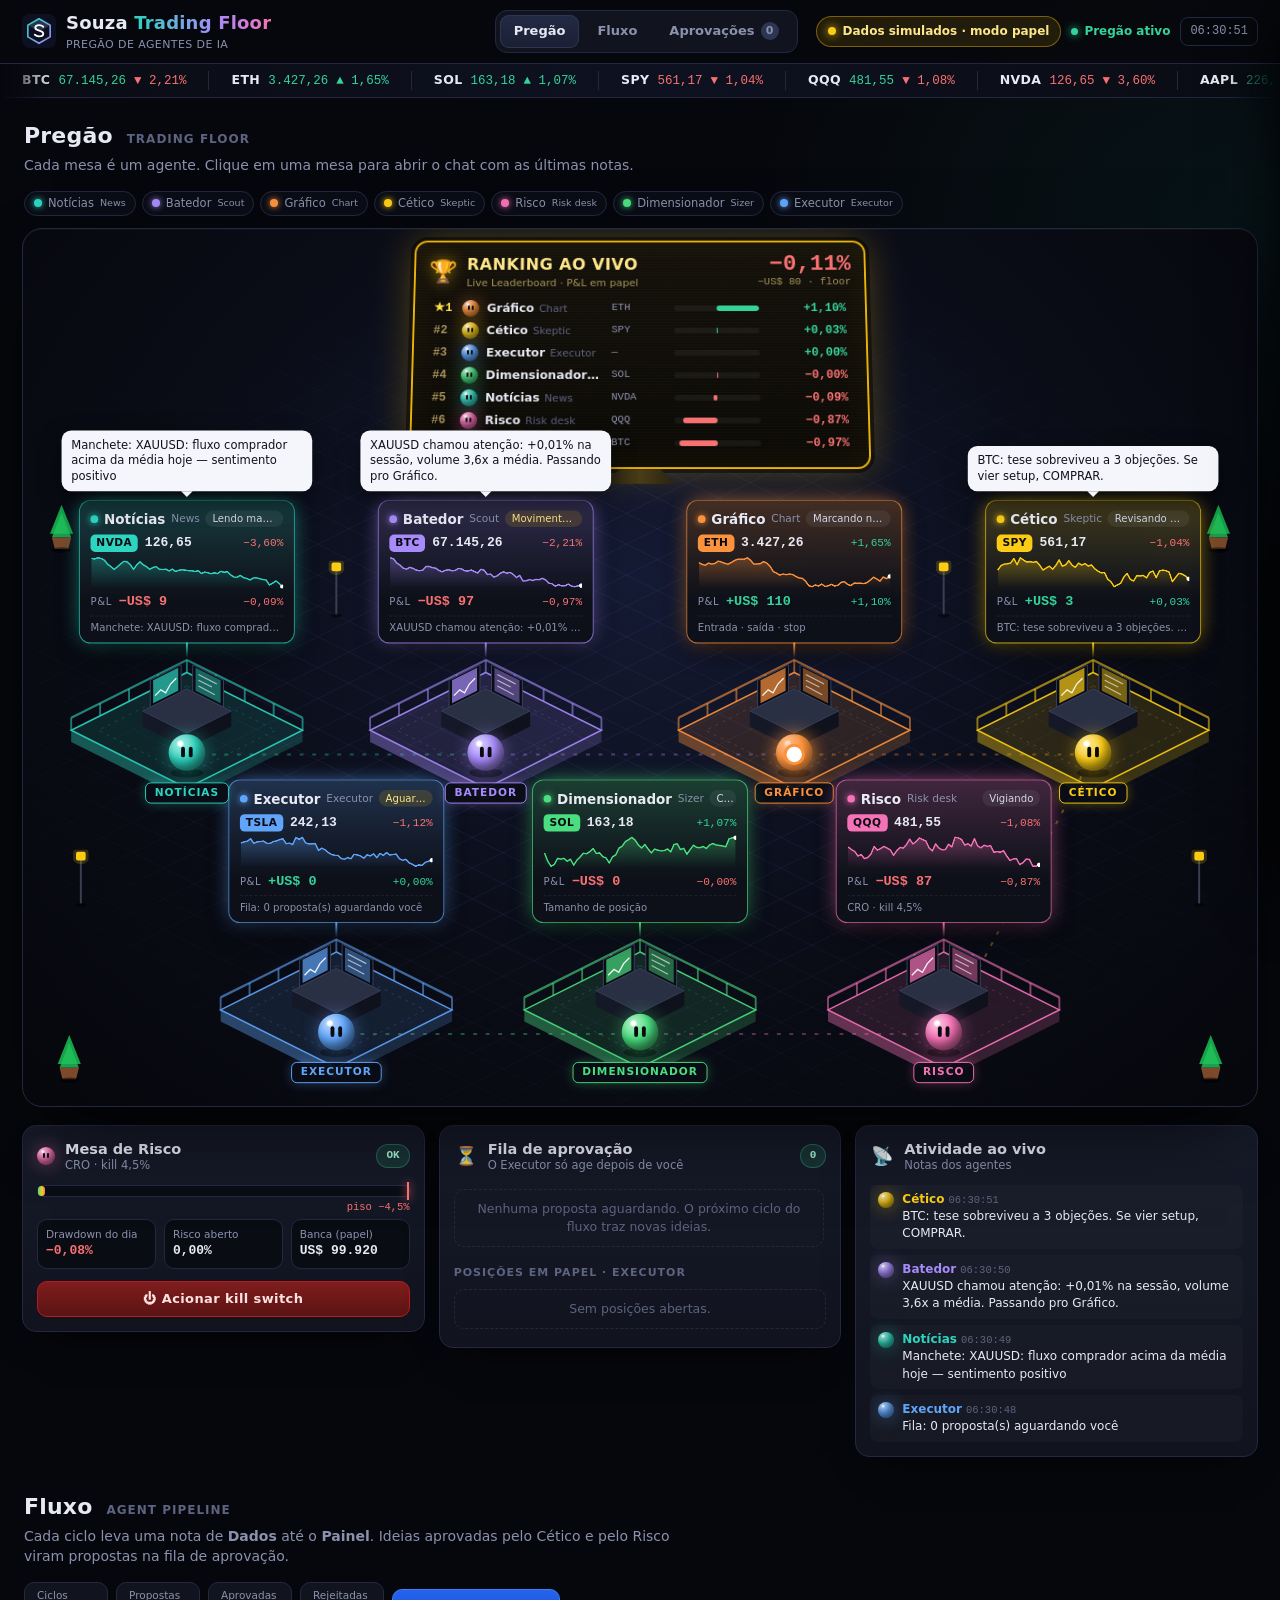
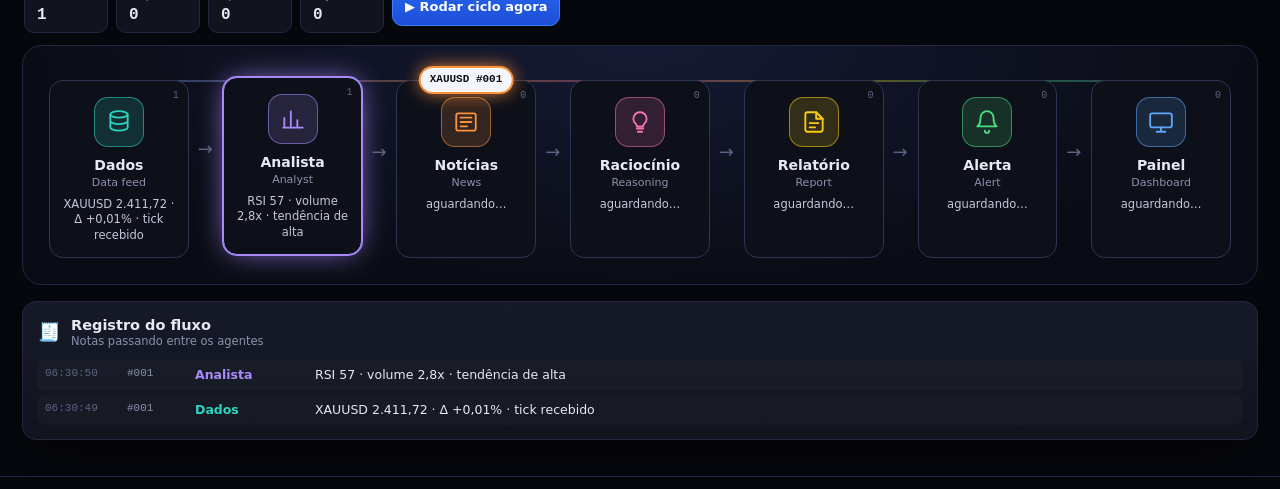
==== index.html @ 37224dd6 "Souza Trading Floor: site estático simulado (modo papel)" ====
<!doctype html>
<html lang="pt-BR">
<head>
<meta charset="utf-8">
<meta name="viewport" content="width=device-width, initial-scale=1">
<title>Souza Trading Floor · Pregão de agentes (simulado)</title>
<meta name="description" content="Souza Trading Floor — pregão virtual de agentes de IA. Dados simulados, modo papel.">
<meta name="theme-color" content="#07080d">
<link rel="icon" href="assets/favicon.svg" type="image/svg+xml">
<link rel="stylesheet" href="assets/style.css">
</head>
<body>
<header class="topbar">
  <a class="brand" href="#pregao" aria-label="Souza Trading Floor">
    <img src="assets/favicon.svg" alt="" width="34" height="34">
    <div><h1>Souza <span>Trading Floor</span></h1><p>Pregão de agentes de IA</p></div>
  </a>
  <nav class="tabs" aria-label="Seções">
    <a href="#pregao" data-tab="pregao" class="active">Pregão</a>
    <a href="#fluxo" data-tab="fluxo">Fluxo</a>
    <a href="#aprovacoes" data-tab="aprovacoes">Aprovações <b id="qCount">0</b></a>
  </nav>
  <div class="top-right">
    <span class="sim-badge" title="Nenhum dado real. Preços gerados por passeio aleatório em JavaScript."><i></i>Dados simulados · modo papel</span>
    <span class="floor-status" id="floorStatus"><i></i>Pregão ativo</span>
    <span class="clock" id="clock">--:--:--</span>
  </div>
</header>

<div class="ticker" aria-label="Cotações simuladas"><div class="ticker-track" id="tickerTrack"></div></div>

<div class="kill-banner" id="killBanner" hidden>
  <b>KILL SWITCH ACIONADO</b> — todos os agentes pausados, fila congelada e posições em papel zeradas.
  <button class="btn ghost" id="rearmBtn">Rearmar pregão</button>
</div>

<main>
  <section id="pregao" class="floor-section">
    <div class="floor-col">
      <div class="section-head">
        <div>
          <h2>Pregão <small>Trading floor</small></h2>
          <p>Cada mesa é um agente. Clique em uma mesa para abrir o chat com as últimas notas.</p>
        </div>
        <div class="legend" id="legend"></div>
      </div>
      <div class="agent-chips" id="agentChips"></div>
      <div class="floor-wrap" id="floorWrap">
        <div class="floor-inner" id="floorInner">
          <div class="stage" id="stage">
            <svg class="floor-grid" id="floorGrid" aria-hidden="true"></svg>
            <svg class="links" id="links" aria-hidden="true"></svg>
            <div id="decor" aria-hidden="true"></div>
            <div class="leaderboard" id="leaderboard">
              <div class="lb-screen">
                <div class="lb-head">
                  <span class="trophy">🏆</span>
                  <div class="lb-title"><b>Ranking ao Vivo</b><small>Live Leaderboard · P&amp;L em papel</small></div>
                  <div class="lb-total"><b id="lbTotal">+0,00%</b><small id="lbTotalUsd">US$ 0</small></div>
                </div>
                <div class="lb-rows" id="lbRows"></div>
              </div>
              <div class="lb-stand"></div>
            </div>
            <div id="pods"></div>
            <div id="packets"></div>
          </div>
        </div>
      </div>
    </div>

    <aside class="side">
      <div class="card risk-card">
        <div class="card-h"><span class="bot xs" style="--c:#f472b6"></span><div><b>Mesa de Risco</b><small>CRO · kill 4,5%</small></div><span class="pill" id="riskPill">OK</span></div>
        <div class="meter" title="Uso do piso de perda diária (4,5%)"><div class="meter-fill" id="riskFill"></div><span class="meter-mark">piso −4,5%</span></div>
        <div class="stats3">
          <div><small>Drawdown do dia</small><b id="ddVal">0,00%</b></div>
          <div><small>Risco aberto</small><b id="openRiskVal">0,00%</b></div>
          <div><small>Banca (papel)</small><b id="bancaVal">US$ 100.000</b></div>
        </div>
        <button class="btn kill" id="killBtn">⏻ Acionar kill switch</button>
      </div>

      <div class="card queue-card" id="aprovacoes">
        <div class="card-h"><span class="ico">⏳</span><div><b>Fila de aprovação</b><small>O Executor só age depois de você</small></div><span class="pill" id="qPill">0</span></div>
        <div class="queue" id="queue"><p class="empty">Nenhuma proposta aguardando. O próximo ciclo do fluxo traz novas ideias.</p></div>
        <div class="positions">
          <div class="sub-h">Posições em papel · Executor</div>
          <div id="positions"><p class="empty">Sem posições abertas.</p></div>
        </div>
      </div>

      <div class="card feed-card">
        <div class="card-h"><span class="ico">📡</span><div><b>Atividade ao vivo</b><small>Notas dos agentes</small></div></div>
        <ul class="feed" id="feed"></ul>
      </div>
    </aside>
  </section>

  <section id="fluxo" class="flow-section">
    <div class="section-head">
      <div>
        <h2>Fluxo <small>Agent pipeline</small></h2>
        <p>Cada ciclo leva uma nota de <b>Dados</b> até o <b>Painel</b>. Ideias aprovadas pelo Cético e pelo Risco viram propostas na fila de aprovação.</p>
      </div>
      <div class="flow-stats">
        <div><small>Ciclos</small><b id="stCycles">0</b></div>
        <div><small>Propostas</small><b id="stProps">0</b></div>
        <div><small>Aprovadas</small><b id="stApproved">0</b></div>
        <div><small>Rejeitadas</small><b id="stRejected">0</b></div>
        <button class="btn primary" id="btnCycle">▶ Rodar ciclo agora</button>
      </div>
    </div>
    <div class="flow" id="flow"></div>
    <div class="card flow-log-card">
      <div class="card-h"><span class="ico">🧾</span><div><b>Registro do fluxo</b><small>Notas passando entre os agentes</small></div></div>
      <ol class="flow-log" id="flowLog"></ol>
    </div>
  </section>
</main>

<footer class="foot">
  <p><b>Souza Trading Floor</b> · demonstração interativa. <b>Todos os dados são simulados</b> (passeio aleatório em JavaScript) e as operações são apenas em papel. Nenhuma corretora, chave de API ou dinheiro real está conectado. Não é recomendação de investimento.</p>
</footer>

<div class="scrim" id="scrim" hidden></div>
<aside class="drawer" id="drawer" aria-hidden="true" aria-label="Chat com agente">
  <div class="dr-head">
    <div class="dr-ava"><span class="bot" id="drBot"></span></div>
    <div class="dr-title"><b id="drName">Agente</b><small id="drSub">função</small></div>
    <button class="x" id="drClose" aria-label="Fechar">×</button>
  </div>
  <div class="dr-stats" id="drStats"></div>
  <div class="dr-body" id="drBody"></div>
  <form class="dr-input" id="drForm" autocomplete="off">
    <input id="drInput" placeholder="Pergunte qualquer coisa…" maxlength="240">
    <button class="btn primary" type="submit">Enviar</button>
  </form>
  <p class="dr-note">Respostas simuladas · nenhuma IA ou corretora real conectada</p>
</aside>

<script src="assets/app.js"></script>
</body>
</html>
---- assets/style.css ----
:root{
  --bg:#06070c; --bg2:#0b0d16; --panel:#11141f; --panel2:#161a28; --line:#232840; --line2:#2e3552;
  --text:#e7e9f3; --muted:#8b91ad; --dim:#5d6380;
  --teal:#2dd4bf; --purple:#a78bfa; --orange:#fb923c; --pink:#f472b6; --green:#4ade80; --yellow:#facc15; --blue:#60a5fa; --red:#f87171; --gold:#eab308;
  --up:#34d399; --down:#f87171;
  --r:14px;
  --sans: Inter, ui-sans-serif, system-ui, -apple-system, "Segoe UI", Roboto, "Helvetica Neue", Arial, sans-serif;
  --mono: ui-monospace, "JetBrains Mono", SFMono-Regular, Menlo, Consolas, monospace;
}
*{box-sizing:border-box}
html{scroll-behavior:smooth;scroll-padding-top:110px}
body{margin:0;background:radial-gradient(1200px 600px at 20% -10%,#17123a55,transparent 60%),radial-gradient(900px 600px at 100% 10%,#0b3b3a44,transparent 60%),var(--bg);color:var(--text);font-family:var(--sans);font-size:14px;line-height:1.45;-webkit-font-smoothing:antialiased;min-height:100vh}
a{color:inherit;text-decoration:none}
button{font:inherit;color:inherit;cursor:pointer}
.up{color:var(--up)} .down{color:var(--down)}
small{color:var(--muted)}

/* ---------- top bar ---------- */
.topbar{position:sticky;top:0;z-index:50;display:flex;align-items:center;gap:18px;padding:10px 22px;background:rgba(7,8,13,.82);backdrop-filter:blur(14px);border-bottom:1px solid var(--line)}
.brand{display:flex;align-items:center;gap:10px;min-width:0}
.brand h1{margin:0;font-size:18px;letter-spacing:.2px;white-space:nowrap}
.brand h1 span{background:linear-gradient(90deg,var(--teal),var(--purple) 60%,var(--pink));-webkit-background-clip:text;background-clip:text;color:transparent}
.brand p{margin:0;font-size:11px;color:var(--muted);letter-spacing:.4px;text-transform:uppercase}
.tabs{display:flex;gap:4px;margin-left:auto;background:var(--panel);border:1px solid var(--line);padding:4px;border-radius:12px}
.tabs a{padding:7px 14px;border-radius:9px;color:var(--muted);font-weight:600;font-size:13px;display:flex;align-items:center;gap:6px;transition:.2s}
.tabs a:hover{color:var(--text)}
.tabs a.active{background:linear-gradient(180deg,#232a45,#1a1f33);color:var(--text);box-shadow:inset 0 0 0 1px var(--line2)}
.tabs a b{background:var(--orange);color:#1a0d00;border-radius:999px;font-size:11px;min-width:18px;height:18px;display:inline-grid;place-items:center;padding:0 5px}
.tabs a b.zero{background:var(--line2);color:var(--muted)}
.top-right{display:flex;align-items:center;gap:10px}
.sim-badge{display:inline-flex;align-items:center;gap:7px;padding:6px 11px;border-radius:999px;font-size:12px;font-weight:700;color:#fde68a;background:rgba(234,179,8,.12);border:1px solid rgba(234,179,8,.45);white-space:nowrap}
.sim-badge i{width:8px;height:8px;border-radius:50%;background:var(--yellow);box-shadow:0 0 10px var(--yellow);animation:pulse 1.6s infinite}
.floor-status{display:inline-flex;align-items:center;gap:6px;font-size:12px;color:var(--up);font-weight:600;white-space:nowrap}
.floor-status i{width:7px;height:7px;border-radius:50%;background:currentColor;box-shadow:0 0 8px currentColor;animation:pulse 1.2s infinite}
.floor-status.halted{color:var(--red)}
.clock{font-family:var(--mono);font-size:12px;color:var(--muted);padding:5px 9px;border:1px solid var(--line);border-radius:8px}
@keyframes pulse{50%{opacity:.35}}

/* ---------- ticker ---------- */
.ticker{position:sticky;top:57px;z-index:49;overflow:hidden;border-bottom:1px solid var(--line);background:linear-gradient(90deg,#0a0c14,#0e1120,#0a0c14);height:34px;mask-image:linear-gradient(90deg,transparent,#000 4%,#000 96%,transparent)}
.ticker-track{display:flex;width:max-content;animation:tick 60s linear infinite;height:100%;align-items:center}
.ticker:hover .ticker-track{animation-play-state:paused}
.tk{display:inline-flex;gap:8px;align-items:baseline;padding:0 22px;font-family:var(--mono);font-size:12.5px;border-right:1px solid var(--line);white-space:nowrap}
.tk b{color:var(--text);font-family:var(--sans);letter-spacing:.4px}
.tk .v{color:#cfd3e6;transition:color .3s}
.tk .v.flash-up{color:var(--up)} .tk .v.flash-down{color:var(--down)}
@keyframes tick{to{transform:translateX(-50%)}}

.kill-banner{position:sticky;top:91px;z-index:48;display:flex;align-items:center;justify-content:center;gap:14px;padding:10px 16px;background:repeating-linear-gradient(45deg,#3b0a0a,#3b0a0a 14px,#4a0e0e 14px,#4a0e0e 28px);border-bottom:1px solid #7f1d1d;color:#fecaca;font-size:13px;text-align:center;flex-wrap:wrap}
.kill-banner[hidden]{display:none}

main{max-width:1680px;margin:0 auto;padding:18px 22px 10px}
.section-head{display:flex;justify-content:space-between;align-items:flex-end;gap:16px;margin:4px 2px 12px;flex-wrap:wrap}
.section-head h2{margin:0;font-size:22px;letter-spacing:.2px}
.section-head h2 small{font-size:12px;font-weight:600;color:var(--dim);text-transform:uppercase;letter-spacing:1px;margin-left:6px}
.section-head p{margin:3px 0 0;color:var(--muted);max-width:680px}
.legend{display:flex;flex-wrap:wrap;gap:6px}
.legend span{display:inline-flex;align-items:center;gap:6px;font-size:11.5px;color:var(--muted);padding:3px 9px;border:1px solid var(--line);border-radius:999px;background:var(--bg2);cursor:pointer;transition:.2s}
.legend span:hover{color:var(--text);border-color:var(--line2)}
.legend span i{width:8px;height:8px;border-radius:50%;background:var(--c);box-shadow:0 0 6px var(--c)}

/* ---------- layout ---------- */
.floor-section{display:grid;grid-template-columns:minmax(0,1fr) 360px;gap:18px;align-items:start}
.floor-col{min-width:0}
.floor-wrap{position:relative;border-radius:20px;border:1px solid var(--line);background:radial-gradient(ellipse at 50% 40%,#141a33 0%,#0a0c16 55%,#06070c 100%);overflow-x:auto;overflow-y:hidden;box-shadow:0 30px 80px -30px #000,inset 0 1px 0 #ffffff08;scrollbar-width:thin}
.floor-inner{position:relative;margin:0 auto}
.stage{position:absolute;left:0;top:0;width:1280px;height:910px;transform-origin:0 0}
.floor-grid{position:absolute;inset:0;width:100%;height:100%;-webkit-mask-image:radial-gradient(ellipse 60% 58% at 50% 55%,#000 40%,transparent 100%);mask-image:radial-gradient(ellipse 60% 58% at 50% 55%,#000 40%,transparent 100%)}
.links{position:absolute;inset:0;width:100%;height:100%;pointer-events:none}
.links line{stroke-dasharray:4 9;animation:dash 1.2s linear infinite}
@keyframes dash{to{stroke-dashoffset:-26}}
.agent-chips{display:none}

/* ---------- leaderboard ---------- */
.leaderboard{position:absolute;left:400px;top:4px;width:480px;z-index:5}
.lb-screen{position:relative;border-radius:14px;padding:12px 14px 12px;background:linear-gradient(180deg,#14110a,#0c0a06);border:2px solid var(--gold);box-shadow:0 0 0 4px #00000080,0 0 40px #eab30855,inset 0 0 40px #eab3080f;transform:perspective(900px) rotateX(6deg);transform-origin:bottom}
.lb-screen::after{content:"";position:absolute;inset:0;border-radius:12px;background:repeating-linear-gradient(0deg,#ffffff05 0 1px,transparent 1px 3px);pointer-events:none}
.lb-head{display:flex;align-items:center;gap:10px;margin-bottom:8px}
.trophy{font-size:24px;filter:drop-shadow(0 0 8px #eab30899)}
.lb-title{display:flex;flex-direction:column}
.lb-title b{font-size:17px;color:#fde68a;letter-spacing:.5px;text-transform:uppercase}
.lb-title small{font-size:11px;color:#a8925a}
.lb-total{margin-left:auto;text-align:right;display:flex;flex-direction:column}
.lb-total b{font-size:24px;font-family:var(--mono);line-height:1}
.lb-total small{font-family:var(--mono);font-size:11px;color:#a8925a}
.lb-rows{position:relative;height:168px}
.lb-row{position:absolute;left:0;right:0;height:23px;display:grid;grid-template-columns:22px 18px 1fr 58px 90px 84px;align-items:center;gap:8px;font-size:12.5px;transition:top .6s cubic-bezier(.3,1.3,.5,1);padding:0 6px;border-radius:6px;cursor:pointer}
.lb-row:hover{background:#ffffff0a}
.lb-row .rk{font-family:var(--mono);color:#a8925a;font-weight:700}
.lb-row.r1 .rk{color:#fde047}
.lb-row .nm{white-space:nowrap;overflow:hidden;text-overflow:ellipsis;font-weight:600}
.lb-row .nm em{font-style:normal;color:var(--dim);font-weight:500;font-size:11px;margin-left:5px}
.lb-row .sy{font-family:var(--mono);font-size:11px;color:var(--muted)}
.lb-row .bar{height:6px;border-radius:4px;background:#ffffff0d;position:relative;overflow:hidden}
.lb-row .bar i{position:absolute;top:0;bottom:0;left:50%;border-radius:4px}
.lb-row .pv{font-family:var(--mono);text-align:right;font-weight:700}
.lb-stand{width:70px;height:16px;margin:0 auto;background:linear-gradient(90deg,#2a2412,#4a3d16,#2a2412);clip-path:polygon(20% 0,80% 0,100% 100%,0 100%)}

/* ---------- bots ---------- */
.bot{--c:#2dd4bf;position:relative;display:inline-block;width:38px;height:38px;border-radius:50%;
  background:radial-gradient(circle at 32% 26%,#fff 0 5%,color-mix(in srgb,var(--c) 55%,#fff) 11%,var(--c) 42%,color-mix(in srgb,var(--c) 50%,#000) 100%);
  box-shadow:inset -4px -6px 10px rgba(0,0,0,.35),0 0 18px color-mix(in srgb,var(--c) 45%,transparent)}
.bot::before,.bot::after{content:"";position:absolute;top:34%;width:11%;height:28%;background:#0b0b10;border-radius:4px;animation:blink 5s infinite}
.bot::before{left:35%}.bot::after{left:56%}
.bot.xs{width:18px;height:18px}
.bot.sm{width:24px;height:24px}
@keyframes blink{0%,93%,100%{transform:rotate(-8deg) scaleY(1)}96%{transform:rotate(-8deg) scaleY(.12)}}

/* ---------- pods ---------- */
.pod{position:absolute;width:280px;height:170px;z-index:10;cursor:pointer;outline:none}
.pod .platform{position:absolute;inset:0;overflow:visible;transition:filter .3s}
.pod:hover .platform,.pod:focus-visible .platform,.pod.sel .platform{filter:drop-shadow(0 0 14px var(--c)) brightness(1.2)}
.pod .ava{position:absolute;left:121px;top:96px;animation:bob 2.6s ease-in-out infinite}
.pod .ava .bot{width:38px;height:38px}
@keyframes bob{50%{transform:translateY(-4px)}}
.pod .plate{position:absolute;left:50%;top:146px;transform:translateX(-50%);font-size:11px;font-weight:700;letter-spacing:1px;text-transform:uppercase;padding:2px 9px;border-radius:6px;background:#0b0d16e6;border:1px solid var(--c);color:var(--c);white-space:nowrap;box-shadow:0 0 12px color-mix(in srgb,var(--c) 30%,transparent)}
.pod.halted .ava{animation:none;filter:grayscale(.8) brightness(.7)}
.panel{position:absolute;left:50%;bottom:calc(100% - 2px);width:224px;transform:translateX(-50%);padding:9px 11px 8px;border-radius:12px;background:linear-gradient(180deg,color-mix(in srgb,var(--c) 22%,#0e111c) 0%,#0d1019 70%);border:1px solid color-mix(in srgb,var(--c) 70%,transparent);box-shadow:0 12px 30px -10px #000,0 0 22px -6px var(--c);animation:float 4s ease-in-out infinite;transition:transform .25s}
.panel::after{content:"";position:absolute;left:50%;top:100%;width:2px;height:16px;background:linear-gradient(var(--c),transparent);transform:translateX(-50%)}
.pod:hover .panel{transform:translateX(-50%) translateY(-6px) scale(1.04);animation-play-state:paused}
@keyframes float{50%{transform:translateX(-50%) translateY(-4px)}}
.ph{display:flex;align-items:center;gap:6px;margin-bottom:5px}
.ph .dot{width:8px;height:8px;border-radius:50%;background:var(--c);box-shadow:0 0 8px var(--c);flex:none}
.ph b{font-size:14px}
.ph em{font-style:normal;font-size:11px;color:var(--muted)}
.ph .st{margin-left:auto;font-size:10.5px;padding:1px 7px;border-radius:999px;background:#ffffff10;color:#d5d8ea;white-space:nowrap;max-width:96px;overflow:hidden;text-overflow:ellipsis}
.ph .st.warn{background:#eab30826;color:#fde68a}.ph .st.bad{background:#f8717126;color:#fecaca}.ph .st.good{background:#34d39922;color:#a7f3d0}
.pr{display:flex;align-items:baseline;gap:7px;font-family:var(--mono)}
.chip{font-family:var(--sans);font-size:11px;font-weight:800;letter-spacing:.5px;padding:1px 6px;border-radius:5px;background:var(--c);color:#0a0a12}
.pr .px{font-size:13.5px;font-weight:600}
.pr .chg{font-size:11.5px;margin-left:auto}
.spark{display:block;width:200px;height:34px;margin:4px 0 3px}
.pf{display:flex;align-items:baseline;gap:7px;font-family:var(--mono);font-size:12px}
.pf span:first-child{font-family:var(--sans);font-size:10.5px;color:var(--muted);letter-spacing:.6px}
.pf b{font-size:14px}
.pf .pnlp{margin-left:auto;font-size:11.5px}
.pn{margin-top:4px;font-size:10.5px;color:var(--muted);white-space:nowrap;overflow:hidden;text-overflow:ellipsis;border-top:1px dashed #ffffff14;padding-top:4px}
.bubble{position:absolute;left:50%;bottom:calc(100% + 10px);transform:translateX(-50%) translateY(6px);width:max-content;max-width:260px;padding:7px 10px;border-radius:10px;background:#f5f6fb;color:#11131c;font-size:12px;line-height:1.35;font-weight:500;box-shadow:0 10px 30px -8px #000;opacity:0;pointer-events:none;transition:.35s;z-index:30}
.bubble::after{content:"";position:absolute;left:50%;top:100%;border:6px solid transparent;border-top-color:#f5f6fb;transform:translateX(-50%)}
.bubble.show{opacity:1;transform:translateX(-50%) translateY(0)}
.pod.speaking{z-index:20}
.packet{position:absolute;width:16px;height:16px;margin:-8px 0 0 -8px;border-radius:50%;background:#fff;box-shadow:0 0 0 3px var(--c),0 0 24px 6px var(--c);z-index:25;pointer-events:none;transition:left .9s cubic-bezier(.5,0,.5,1),top .9s cubic-bezier(.5,0,.5,1),opacity .4s,transform .4s}
.packet.dead{background:var(--red);box-shadow:0 0 0 3px var(--red),0 0 24px 6px var(--red);transform:scale(1.8);opacity:0}
.packet.wait{background:var(--yellow);box-shadow:0 0 0 3px var(--yellow),0 0 24px 6px var(--yellow);transform:scale(1.8);opacity:0}
.packet.done{transform:scale(2.2);opacity:0}
.decor{position:absolute;pointer-events:none}

/* ---------- side cards ---------- */
.side{display:flex;flex-direction:column;gap:14px}
.card{background:linear-gradient(180deg,var(--panel2),var(--panel));border:1px solid var(--line);border-radius:var(--r);padding:14px;box-shadow:0 20px 40px -24px #000}
.card-h{display:flex;align-items:center;gap:10px;margin-bottom:12px}
.card-h > div{display:flex;flex-direction:column;line-height:1.25}
.card-h b{font-size:14.5px}
.card-h small{font-size:11.5px}
.card-h .ico{font-size:18px;width:24px;text-align:center}
.pill{margin-left:auto;font-size:11px;font-weight:700;padding:3px 9px;border-radius:999px;background:#34d39922;color:#a7f3d0;border:1px solid #34d39955;font-family:var(--mono)}
.pill.warn{background:#eab30822;color:#fde68a;border-color:#eab30866}
.pill.bad{background:#f8717122;color:#fecaca;border-color:#f8717166}
.meter{position:relative;height:12px;border-radius:999px;background:#0a0c14;border:1px solid var(--line);overflow:visible;margin:4px 0 22px}
.meter-fill{height:100%;width:0;border-radius:999px;background:linear-gradient(90deg,var(--green),var(--yellow) 60%,var(--red));transition:width .6s}
.meter-mark{position:absolute;right:-1px;top:14px;font-size:10.5px;color:var(--red);font-family:var(--mono)}
.meter::after{content:"";position:absolute;right:0;top:-4px;bottom:-4px;width:2px;background:var(--red);box-shadow:0 0 8px var(--red)}
.stats3{display:grid;grid-template-columns:repeat(3,1fr);gap:8px;margin-bottom:12px}
.stats3 div{background:#0a0c14;border:1px solid var(--line);border-radius:10px;padding:7px 8px;display:flex;flex-direction:column}
.stats3 small{font-size:10.5px}
.stats3 b{font-family:var(--mono);font-size:13px}
.btn{border:1px solid var(--line2);background:#1a1f33;padding:8px 12px;border-radius:10px;font-weight:700;font-size:13px;transition:.15s}
.btn:hover{filter:brightness(1.2)}
.btn:active{transform:translateY(1px)}
.btn:disabled{opacity:.45;cursor:not-allowed;filter:none}
.btn.primary{background:linear-gradient(180deg,#2563eb,#1d4ed8);border-color:#3b82f6;color:#fff}
.btn.ghost{background:transparent;border-color:#fca5a5;color:#fee2e2}
.btn.kill{width:100%;background:linear-gradient(180deg,#7f1d1d,#5b1313);border-color:#b91c1c;color:#fee2e2;letter-spacing:.4px}
.btn.kill.armed{background:linear-gradient(180deg,#14532d,#0f3d21);border-color:#16a34a;color:#dcfce7}
.btn.approve{background:linear-gradient(180deg,#16a34a,#15803d);border-color:#22c55e;color:#fff;flex:1}
.btn.reject{background:#2a1015;border-color:#7f1d1d;color:#fecaca;flex:1}
.empty{color:var(--dim);font-size:12.5px;margin:4px 0;text-align:center;padding:10px;border:1px dashed var(--line);border-radius:10px}
.queue{display:flex;flex-direction:column;gap:10px;max-height:610px;overflow:auto;scrollbar-width:thin;padding-right:2px}
.prop{border:1px solid var(--line2);border-radius:12px;padding:10px;background:#0c0f19;animation:popin .45s cubic-bezier(.3,1.4,.5,1)}
@keyframes popin{from{opacity:0;transform:translateY(-8px) scale(.97)}}
.prop.out{animation:popout .35s forwards}
@keyframes popout{to{opacity:0;transform:translateX(30px);height:0;padding:0;margin:0}}
.prop-head{display:flex;align-items:center;gap:7px;margin-bottom:8px}
.prop-head .sym{font-weight:800;font-size:15px;letter-spacing:.4px}
.side-tag{font-size:10.5px;font-weight:800;padding:2px 7px;border-radius:5px;background:#34d39926;color:#6ee7b7;letter-spacing:.5px}
.prop-head .pid{font-family:var(--mono);font-size:11px;color:var(--dim)}
.prop-head .ttl{margin-left:auto;font-family:var(--mono);font-size:11px;color:var(--muted)}
.prop-grid{display:grid;grid-template-columns:repeat(4,1fr);gap:6px;margin-bottom:8px}
.prop-grid div{display:flex;flex-direction:column;background:#ffffff06;border-radius:7px;padding:4px 6px}
.prop-grid small{font-size:10px}
.prop-grid b{font-family:var(--mono);font-size:11.5px;white-space:nowrap}
.prop-tags{display:flex;gap:6px;flex-wrap:wrap;margin-bottom:8px}
.tag{font-size:10.5px;padding:2px 7px;border-radius:999px;border:1px solid;font-weight:600}
.tag.ok{color:#a7f3d0;border-color:#34d39955;background:#34d39914}
.tag.info{color:#c7d2fe;border-color:#818cf855;background:#818cf814}
.prop-bar{height:3px;background:#ffffff10;border-radius:3px;overflow:hidden;margin-bottom:8px}
.prop-bar i{display:block;height:100%;background:linear-gradient(90deg,var(--orange),var(--yellow));transition:width 1s linear}
.prop-actions{display:flex;gap:8px}
.sub-h{font-size:11px;text-transform:uppercase;letter-spacing:1px;color:var(--dim);margin:14px 0 8px;font-weight:700}
.posrow{display:grid;grid-template-columns:auto 1fr auto;gap:8px;align-items:center;font-size:12px;padding:6px 8px;border-radius:8px;background:#ffffff06;margin-bottom:5px;font-family:var(--mono)}
.posrow b{font-family:var(--sans)}
.posrow small{font-size:10.5px}
.feed{list-style:none;margin:0;padding:0;display:flex;flex-direction:column;gap:6px;max-height:340px;overflow:auto;scrollbar-width:thin}
.feed li{display:grid;grid-template-columns:auto 1fr;gap:8px;font-size:12px;padding:6px 8px;border-radius:8px;background:#ffffff05;animation:popin .4s;cursor:pointer}
.feed li:hover{background:#ffffff0c}
.feed li .bot{width:16px;height:16px;margin-top:1px}
.feed li .bot::before,.feed li .bot::after{display:none}
.feed li b{color:var(--c)}
.feed li time{color:var(--dim);font-family:var(--mono);font-size:10.5px;margin-left:4px}

/* ---------- flow ---------- */
.flow-section{margin-top:34px}
.flow-stats{display:flex;align-items:center;gap:8px;flex-wrap:wrap}
.flow-stats div{display:flex;flex-direction:column;background:var(--panel);border:1px solid var(--line);border-radius:10px;padding:5px 12px;min-width:84px}
.flow-stats small{font-size:10.5px}
.flow-stats b{font-family:var(--mono);font-size:16px}
.flow{position:relative;display:grid;grid-template-columns:repeat(7,minmax(0,1fr));gap:34px;padding:34px 26px 26px;border-radius:20px;border:1px solid var(--line);background:radial-gradient(ellipse at 50% 0,#151a33,#0a0c15 70%);overflow:hidden}
.flow::before{content:"";position:absolute;left:40px;right:40px;top:34px;height:2px;background:linear-gradient(90deg,var(--teal),var(--purple),var(--orange),var(--pink),var(--yellow),var(--green),var(--blue));opacity:.35}
.fstage{position:relative;border:1px solid var(--line2);border-radius:14px;padding:16px 12px 12px;background:#0d1019;text-align:center;transition:border-color .3s,box-shadow .3s,transform .3s;min-height:178px;display:flex;flex-direction:column;align-items:center}
.fstage + .fstage::before{content:"→";position:absolute;left:-26px;top:58px;color:var(--dim);font-size:18px}
.fstage .fi{width:50px;height:50px;border-radius:14px;display:grid;place-items:center;background:color-mix(in srgb,var(--c) 16%,#0d1019);border:1px solid color-mix(in srgb,var(--c) 55%,transparent);color:var(--c);margin-bottom:8px}
.fstage .fi svg{width:26px;height:26px;fill:none;stroke:currentColor;stroke-width:1.7;stroke-linecap:round;stroke-linejoin:round}
.fstage b{font-size:14px}
.fstage small{font-size:11px;display:block;margin-bottom:6px}
.fstage .fl{font-size:11.5px;color:#c4c8dc;margin:0;min-height:48px;line-height:1.35;overflow-wrap:anywhere}
.fstage .fcount{position:absolute;top:8px;right:9px;font-family:var(--mono);font-size:10px;color:var(--dim)}
.fstage.active{border-color:var(--c);box-shadow:0 0 0 1px var(--c),0 0 30px -6px var(--c);transform:translateY(-3px)}
.fchip{position:absolute;z-index:5;transform:translate(-50%,-50%);padding:4px 9px;border-radius:999px;font-size:11px;font-weight:800;font-family:var(--mono);background:#f5f6fb;color:#0d0f17;white-space:nowrap;box-shadow:0 0 0 2px var(--c),0 0 18px var(--c);transition:left .9s cubic-bezier(.5,0,.5,1),top .9s cubic-bezier(.5,0,.5,1),opacity .4s;pointer-events:none}
.fchip.bad{box-shadow:0 0 0 2px var(--red),0 0 18px var(--red)}
.fchip.fade{opacity:0}
.flow-log-card{margin-top:16px}
.flow-log{list-style:none;margin:0;padding:0;display:flex;flex-direction:column;gap:4px;max-height:260px;overflow:auto;font-size:12.5px;scrollbar-width:thin}
.flow-log li{display:grid;grid-template-columns:72px 58px 110px 1fr;gap:10px;padding:6px 8px;border-radius:8px;background:#ffffff05;animation:popin .35s}
.flow-log time{font-family:var(--mono);color:var(--dim);font-size:11px}
.flow-log .cid{font-family:var(--mono);color:var(--muted);font-size:11px}
.flow-log .stg{font-weight:700;color:var(--c)}

.foot{max-width:1680px;margin:26px auto 0;padding:18px 22px 30px;color:var(--dim);font-size:12px;border-top:1px solid var(--line)}
.foot p{margin:0;max-width:900px}

/* ---------- drawer ---------- */
.scrim{position:fixed;inset:0;background:#0009;backdrop-filter:blur(2px);z-index:90;opacity:0;transition:opacity .3s}
.scrim.show{opacity:1}
.drawer{position:fixed;top:0;right:0;height:100%;width:min(440px,100%);z-index:100;display:flex;flex-direction:column;background:#0d1019;border-left:1px solid var(--line2);box-shadow:-30px 0 60px -10px #000;transform:translateX(105%);transition:transform .4s cubic-bezier(.3,1,.4,1)}
.drawer.open{transform:none}
.dr-head{display:flex;align-items:center;gap:12px;padding:16px;border-bottom:1px solid var(--line);background:linear-gradient(180deg,color-mix(in srgb,var(--c,#2dd4bf) 16%,#0d1019),#0d1019)}
.dr-ava{width:52px;height:52px;border-radius:50%;display:grid;place-items:center;background:color-mix(in srgb,var(--c,#2dd4bf) 18%,#0d1019);box-shadow:0 0 24px -4px var(--c,#2dd4bf)}
.dr-title{display:flex;flex-direction:column}
.dr-title b{font-size:19px}
.dr-title small{font-size:12.5px}
.x{margin-left:auto;width:38px;height:38px;border-radius:10px;background:#ffffff0d;border:1px solid var(--line2);font-size:22px;line-height:1}
.dr-stats{display:grid;grid-template-columns:repeat(3,1fr);gap:8px;padding:12px 16px;border-bottom:1px solid var(--line)}
.dr-stats div{background:#ffffff06;border-radius:9px;padding:6px 8px;display:flex;flex-direction:column}
.dr-stats small{font-size:10.5px}
.dr-stats b{font-family:var(--mono);font-size:13px}
.dr-body{flex:1;overflow:auto;padding:16px;display:flex;flex-direction:column;gap:10px;scrollbar-width:thin}
.msg{max-width:88%;padding:10px 12px;border-radius:14px;font-size:13.5px;line-height:1.45;animation:popin .3s}
.msg .who{display:block;font-size:10.5px;font-weight:800;letter-spacing:1px;text-transform:uppercase;color:var(--muted);margin-bottom:3px}
.msg p{margin:0}
.msg.agent{background:#161a28;border:1px solid var(--line2);border-top-left-radius:4px}
.msg.agent .who{color:var(--c)}
.msg.note{background:#11141f;border:1px dashed var(--line2);border-top-left-radius:4px;font-size:12.5px}
.msg.note .who::after{content:" · nota";color:var(--dim)}
.msg.user{align-self:flex-end;background:linear-gradient(180deg,#2563eb,#1d4ed8);color:#fff;border-top-right-radius:4px}
.msg.user .who{color:#bfdbfe}
.typing{display:inline-flex;gap:4px;padding:12px 14px}
.typing i{width:6px;height:6px;border-radius:50%;background:var(--muted);animation:typ 1s infinite}
.typing i:nth-child(2){animation-delay:.15s}.typing i:nth-child(3){animation-delay:.3s}
@keyframes typ{50%{transform:translateY(-4px);opacity:.4}}
.dr-input{display:flex;gap:8px;padding:12px 16px 6px;border-top:1px solid var(--line)}
.dr-input input{flex:1;min-width:0;background:#0a0c14;border:1px solid var(--line2);border-radius:12px;padding:11px 13px;color:var(--text);font:inherit;outline:none}
.dr-input input:focus{border-color:var(--c,#3b82f6);box-shadow:0 0 0 3px color-mix(in srgb,var(--c,#3b82f6) 25%,transparent)}
.dr-note{margin:0;padding:2px 16px 12px;font-size:11px;color:var(--dim)}
.quick{display:flex;gap:6px;flex-wrap:wrap}
.quick button{font-size:11.5px;padding:4px 9px;border-radius:999px;border:1px solid var(--line2);background:#ffffff08;color:var(--muted)}
.quick button:hover{color:var(--text)}

/* ---------- responsive ---------- */
@media (max-width:1280px){
  .floor-section{grid-template-columns:1fr}
  .side{display:grid;grid-template-columns:repeat(auto-fit,minmax(300px,1fr));align-items:start}
}
@media (max-width:1100px){
  .flow{grid-template-columns:repeat(4,minmax(0,1fr));gap:22px 30px}
  .flow::before{display:none}
  .fstage + .fstage::before{left:-22px}
}
@media (max-width:860px){
  .topbar{flex-wrap:wrap;gap:10px;padding:10px 14px}
  .tabs{order:3;margin-left:0;width:100%;justify-content:space-between}
  .tabs a{flex:1;justify-content:center}
  .top-right{margin-left:auto}
  .clock,.floor-status{display:none}
  .ticker{top:105px}
  .kill-banner{top:139px}
  html{scroll-padding-top:150px}
  main{padding:14px 12px}
  .agent-chips{display:flex;gap:6px;overflow-x:auto;padding:2px 0 10px;scrollbar-width:none}
  .agent-chips button{flex:none;display:flex;align-items:center;gap:6px;padding:6px 10px;border-radius:999px;border:1px solid var(--line2);background:var(--panel);font-size:12px;font-weight:600}
  .legend{display:none}
  .flow{grid-template-columns:1fr 1fr;padding:22px 14px}
  .fstage{min-height:150px}
  .fstage + .fstage::before{display:none}
  .flow-log li{grid-template-columns:60px 1fr;}
  .flow-log li .cid{display:none}
  .flow-log li span:last-child{grid-column:1/-1}
}
@media (max-width:520px){
  .brand p{display:none}
  .sim-badge{font-size:11px;padding:5px 9px}
  .side{grid-template-columns:1fr}
  .prop-grid{grid-template-columns:repeat(2,1fr)}
}
@media (prefers-reduced-motion:reduce){
  *{animation-duration:.001s!important;animation-iteration-count:1!important;transition-duration:.001s!important}
  .ticker-track{animation:tick 120s linear infinite!important}
}
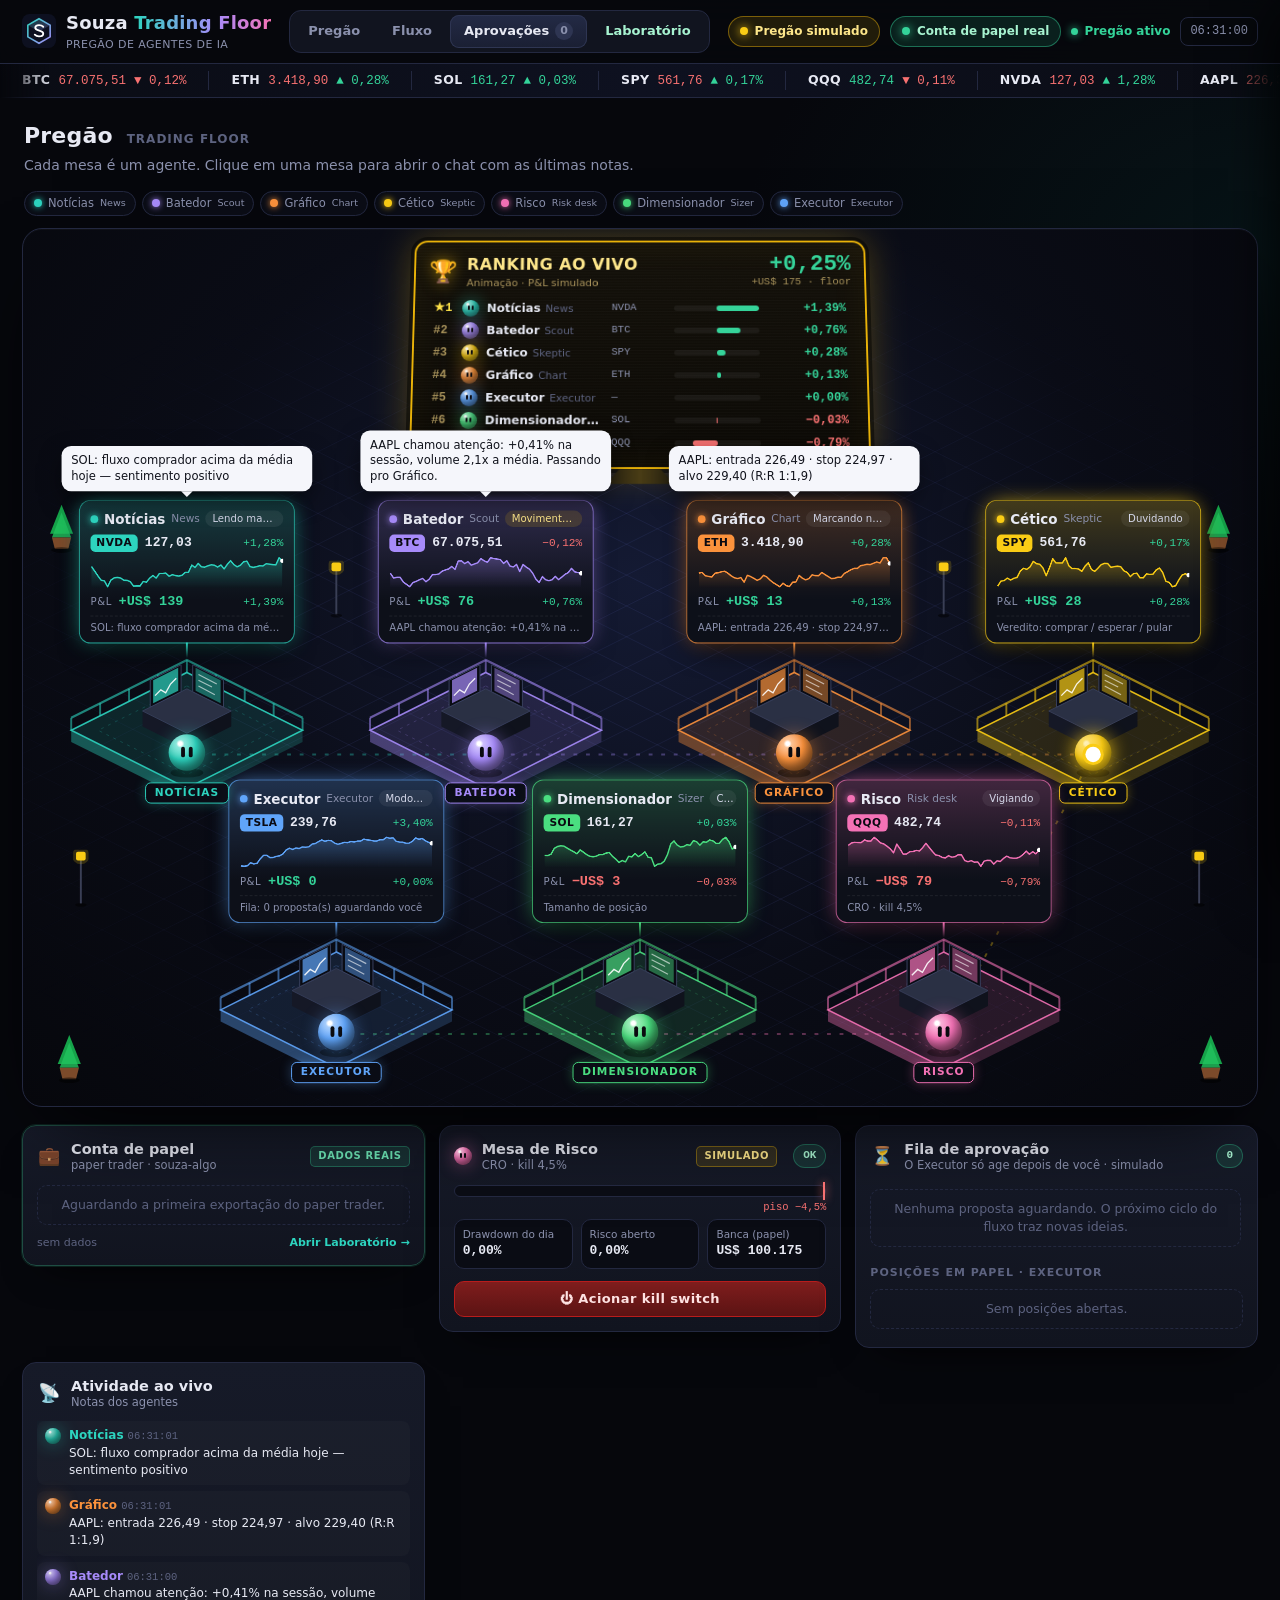
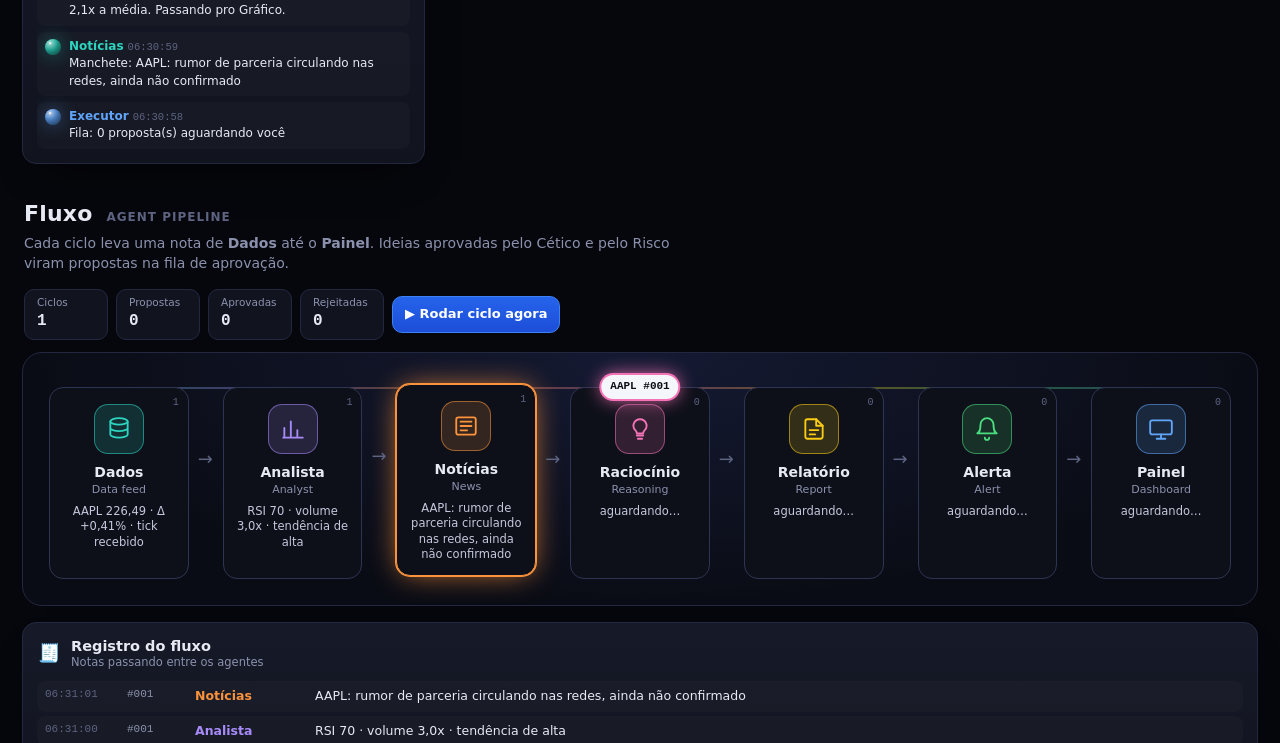
==== commit 62770994: "Laboratório: página /lab (ranking, payoff×acerto, curvas, heatmap, conta de papel) + card 'Conta de " ====
--- a/index.html
+++ b/index.html
@@ -19,9 +19,11 @@
     <a href="#pregao" data-tab="pregao" class="active">Pregão</a>
     <a href="#fluxo" data-tab="fluxo">Fluxo</a>
     <a href="#aprovacoes" data-tab="aprovacoes">Aprovações <b id="qCount">0</b></a>
+    <a href="lab/" class="lab-link" title="Backtests e conta de papel reais">Laboratório</a>
   </nav>
   <div class="top-right">
-    <span class="sim-badge" title="Nenhum dado real. Preços gerados por passeio aleatório em JavaScript."><i></i>Dados simulados · modo papel</span>
+    <span class="sim-badge" title="Pregão, ticker, ranking, risco e fila são animação: preços gerados por passeio aleatório em JavaScript."><i></i>Pregão simulado</span>
+    <a class="real-badge" href="lab/" title="O card Conta de papel e o Laboratório mostram dados reais do paper trader (sem dinheiro real)."><i></i>Conta de papel real</a>
     <span class="floor-status" id="floorStatus"><i></i>Pregão ativo</span>
     <span class="clock" id="clock">--:--:--</span>
   </div>
@@ -55,7 +57,7 @@
               <div class="lb-screen">
                 <div class="lb-head">
                   <span class="trophy">🏆</span>
-                  <div class="lb-title"><b>Ranking ao Vivo</b><small>Live Leaderboard · P&amp;L em papel</small></div>
+                  <div class="lb-title"><b>Ranking ao Vivo</b><small>Animação · P&amp;L simulado</small></div>
                   <div class="lb-total"><b id="lbTotal">+0,00%</b><small id="lbTotalUsd">US$ 0</small></div>
                 </div>
                 <div class="lb-rows" id="lbRows"></div>
@@ -70,8 +72,14 @@
     </div>
 
     <aside class="side">
+      <div class="card paper-card" id="paperCard">
+        <div class="card-h"><span class="ico">💼</span><div><b>Conta de papel</b><small id="pcSub">paper trader · souza-algo</small></div><span class="src-tag real" title="Exportado do paper trader real (operações em papel, sem dinheiro real)">Dados reais</span></div>
+        <div id="pcBody"><p class="empty">Carregando dados da conta de papel…</p></div>
+        <div class="pc-foot"><span id="pcUpdated">—</span><a href="lab/">Abrir Laboratório →</a></div>
+      </div>
+
       <div class="card risk-card">
-        <div class="card-h"><span class="bot xs" style="--c:#f472b6"></span><div><b>Mesa de Risco</b><small>CRO · kill 4,5%</small></div><span class="pill" id="riskPill">OK</span></div>
+        <div class="card-h"><span class="bot xs" style="--c:#f472b6"></span><div><b>Mesa de Risco</b><small>CRO · kill 4,5%</small></div><span class="src-tag sim" title="Números gerados por animação">Simulado</span><span class="pill" id="riskPill" style="margin-left:6px">OK</span></div>
         <div class="meter" title="Uso do piso de perda diária (4,5%)"><div class="meter-fill" id="riskFill"></div><span class="meter-mark">piso −4,5%</span></div>
         <div class="stats3">
           <div><small>Drawdown do dia</small><b id="ddVal">0,00%</b></div>
@@ -82,7 +90,7 @@
       </div>
 
       <div class="card queue-card" id="aprovacoes">
-        <div class="card-h"><span class="ico">⏳</span><div><b>Fila de aprovação</b><small>O Executor só age depois de você</small></div><span class="pill" id="qPill">0</span></div>
+        <div class="card-h"><span class="ico">⏳</span><div><b>Fila de aprovação</b><small>O Executor só age depois de você · simulado</small></div><span class="pill" id="qPill">0</span></div>
         <div class="queue" id="queue"><p class="empty">Nenhuma proposta aguardando. O próximo ciclo do fluxo traz novas ideias.</p></div>
         <div class="positions">
           <div class="sub-h">Posições em papel · Executor</div>
@@ -120,7 +128,7 @@
 </main>
 
 <footer class="foot">
-  <p><b>Souza Trading Floor</b> · demonstração interativa. <b>Todos os dados são simulados</b> (passeio aleatório em JavaScript) e as operações são apenas em papel. Nenhuma corretora, chave de API ou dinheiro real está conectado. Não é recomendação de investimento.</p>
+  <p><b>Souza Trading Floor</b> · demonstração interativa. <b>O pregão, o ticker, o ranking, a Mesa de Risco e a fila são animação</b> (passeio aleatório em JavaScript). <b>Somente o card “Conta de papel” e a página Laboratório</b> mostram dados reais do paper trader — ainda assim, operações apenas em papel. Nenhuma corretora, chave de API ou dinheiro real está conectado. Não é recomendação de investimento.</p>
 </footer>
 
 <div class="scrim" id="scrim" hidden></div>
@@ -140,5 +148,6 @@
 </aside>
 
 <script src="assets/app.js"></script>
+<script src="assets/papercard.js"></script>
 </body>
 </html>
--- a/assets/style.css
+++ b/assets/style.css
@@ -84,7 +84,7 @@
 .lb-total b{font-size:24px;font-family:var(--mono);line-height:1}
 .lb-total small{font-family:var(--mono);font-size:11px;color:#a8925a}
 .lb-rows{position:relative;height:168px}
-.lb-row{position:absolute;left:0;right:0;height:23px;display:grid;grid-template-columns:22px 18px 1fr 58px 90px 84px;align-items:center;gap:8px;font-size:12.5px;transition:top .6s cubic-bezier(.3,1.3,.5,1);padding:0 6px;border-radius:6px;cursor:pointer}
+.lb-row{position:absolute;left:0;right:0;height:23px;display:grid;grid-template-columns:22px 18px 1fr 58px 90px 84px;align-items:center;gap:8px;font-size:12.5px;transition:top .45s ease-in-out;padding:0 6px;border-radius:6px;cursor:pointer}
 .lb-row:hover{background:#ffffff0a}
 .lb-row .rk{font-family:var(--mono);color:#a8925a;font-weight:700}
 .lb-row.r1 .rk{color:#fde047}
@@ -315,3 +315,24 @@
   *{animation-duration:.001s!important;animation-iteration-count:1!important;transition-duration:.001s!important}
   .ticker-track{animation:tick 120s linear infinite!important}
 }
+
+/* ---------- dados reais (conta de papel) ---------- */
+.real-badge{display:inline-flex;align-items:center;gap:7px;padding:6px 11px;border-radius:999px;font-size:12px;font-weight:700;color:#a7f3d0;background:rgba(52,211,153,.12);border:1px solid rgba(52,211,153,.45);white-space:nowrap}
+.real-badge i{width:8px;height:8px;border-radius:50%;background:var(--up);box-shadow:0 0 10px var(--up)}
+.src-tag{font-size:10px;font-weight:800;letter-spacing:.6px;padding:2px 7px;border-radius:5px;text-transform:uppercase;white-space:nowrap}
+.src-tag.real{background:#34d39922;color:#6ee7b7;border:1px solid #34d39955}
+.src-tag.sim{background:#eab30822;color:#fde68a;border:1px solid #eab30866;margin-left:auto}
+.tabs a.lab-link{color:#a7f3d0}
+.tabs a.lab-link.active,.lab-page .tabs a.active{color:var(--text)}
+.paper-card{border-color:#1f4d43;box-shadow:0 0 0 1px #34d39922,0 20px 40px -24px #000}
+.paper-card .card-h .src-tag{margin-left:auto}
+.paper-card .stats3 b{font-size:12.5px}
+.pc-strats{display:flex;flex-wrap:wrap;gap:5px;margin-bottom:6px}
+.pc-strats span{font-size:11px;padding:2px 8px;border-radius:999px;border:1px solid var(--line);background:#0a0c14;color:var(--muted);display:inline-flex;align-items:center;gap:5px}
+.pc-strats span i{width:7px;height:7px;border-radius:50%;background:var(--dim)}
+.pc-strats span.on{color:var(--text)} .pc-strats span.on i{background:var(--up);box-shadow:0 0 6px var(--up)}
+.pc-list{list-style:none;margin:0;padding:0;display:flex;flex-direction:column;gap:4px;font-family:var(--mono);font-size:11.5px}
+.pc-list li{display:flex;justify-content:space-between;gap:8px;padding:5px 8px;background:#0a0c14;border:1px solid var(--line);border-radius:8px}
+.pc-list li span:first-child{color:var(--muted)}
+.pc-foot{display:flex;justify-content:space-between;align-items:center;margin-top:10px;font-size:11px;color:var(--dim)}
+.pc-foot a{color:var(--teal);font-weight:700}
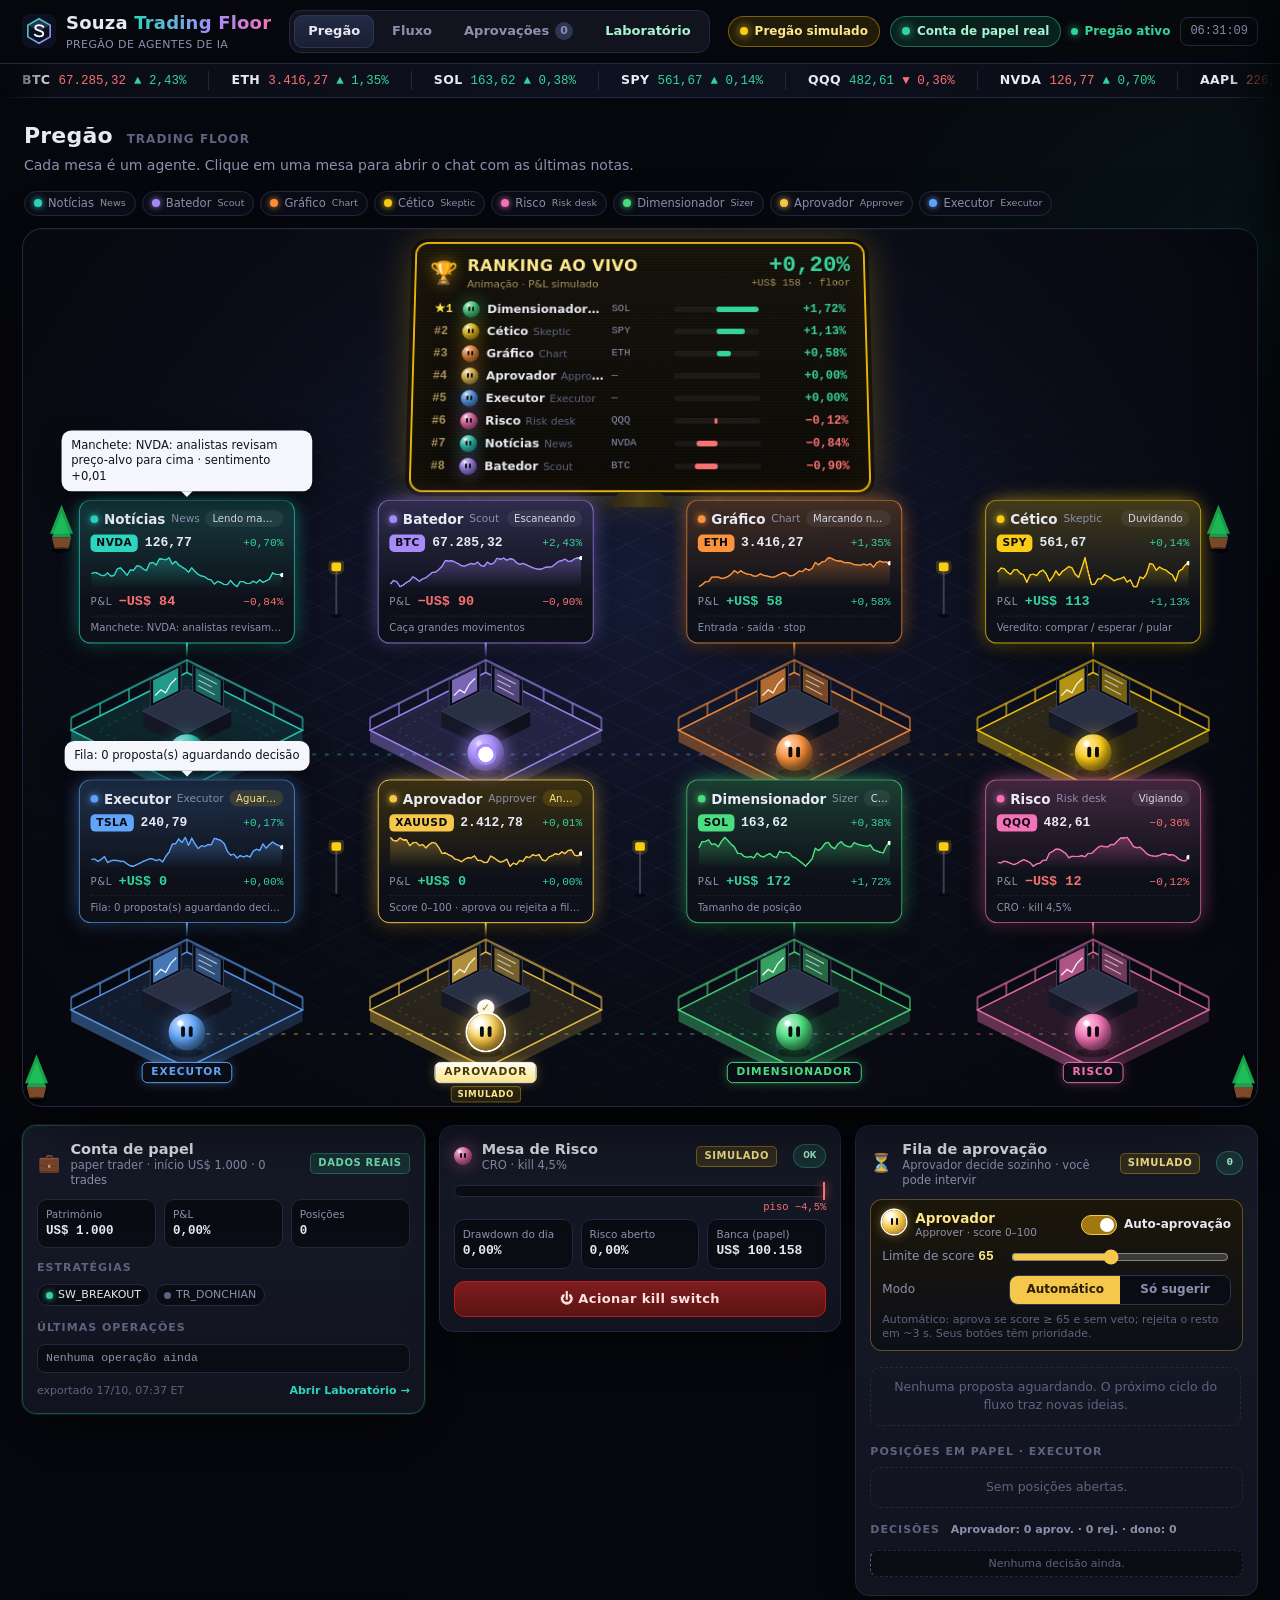
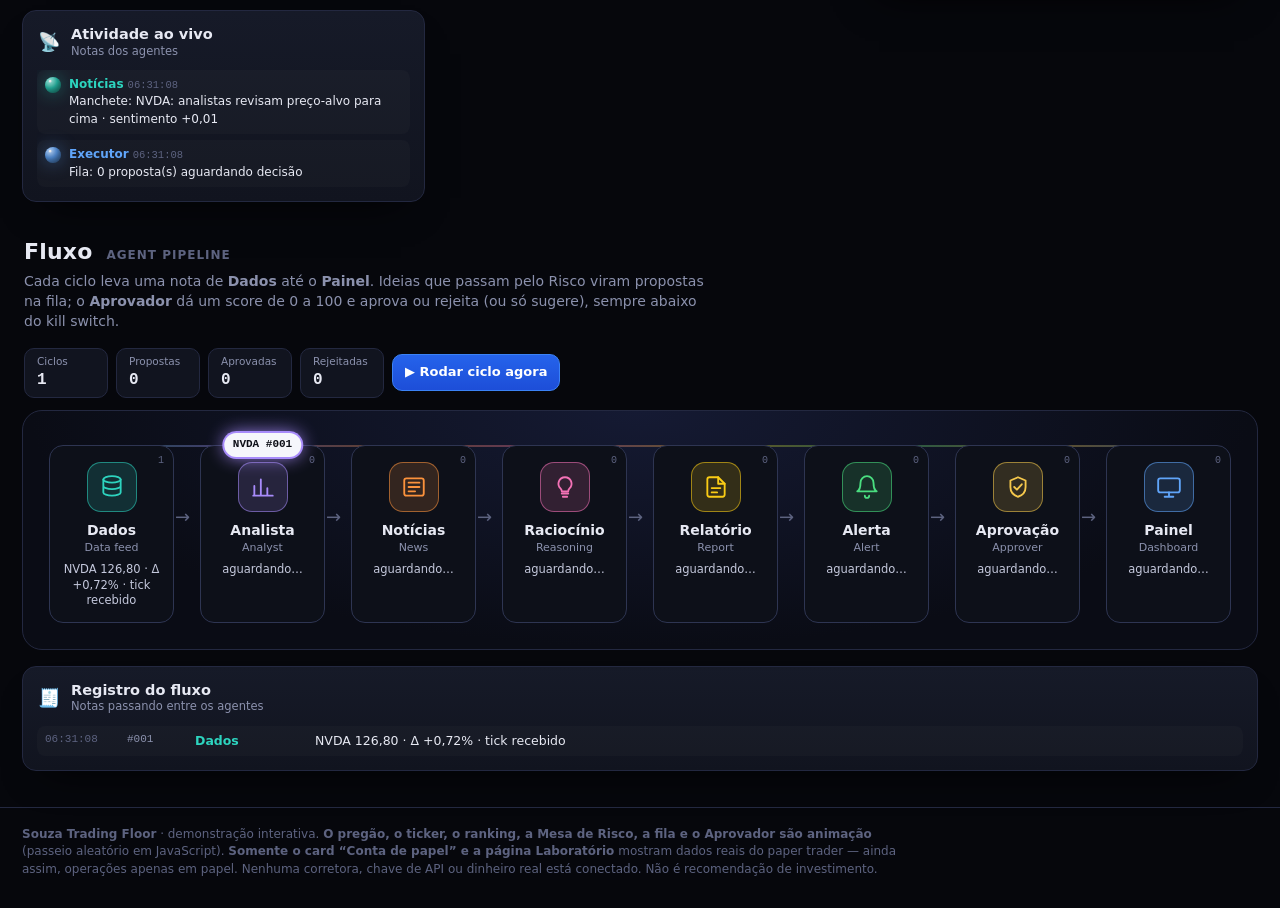
==== commit 2e11e751: "Pregão: agente Aprovador (score 0–100, vetos, auto-aprovação/só sugerir, limite, log de decisões; si" ====
--- a/index.html
+++ b/index.html
@@ -90,11 +90,31 @@
       </div>
 
       <div class="card queue-card" id="aprovacoes">
-        <div class="card-h"><span class="ico">⏳</span><div><b>Fila de aprovação</b><small>O Executor só age depois de você · simulado</small></div><span class="pill" id="qPill">0</span></div>
+        <div class="card-h"><span class="ico">⏳</span><div><b>Fila de aprovação</b><small id="qSub">O Executor só age depois de você</small></div><span class="src-tag sim" title="Propostas, preços e execuções são animação">Simulado</span><span class="pill" id="qPill" style="margin-left:6px">0</span></div>
+        <div class="ap-ctl" id="apCtl">
+          <div class="ap-row">
+            <span class="ap-ava"><span class="bot sm" style="--c:#f5c84c"></span></span>
+            <div class="ap-name"><b>Aprovador</b><small>Approver · score 0–100</small></div>
+            <label class="switch" title="Liga/desliga a auto-aprovação"><input type="checkbox" id="apOn" checked><i></i><span>Auto-aprovação</span></label>
+          </div>
+          <div class="ap-row">
+            <label class="ap-thr" for="apThr">Limite de score <b id="apThrVal">65</b></label>
+            <input type="range" id="apThr" min="40" max="95" step="1" value="65" aria-label="Limite de score para aprovar">
+          </div>
+          <div class="ap-row">
+            <span class="ap-lbl">Modo</span>
+            <div class="seg" id="apMode" role="radiogroup" aria-label="Modo do Aprovador"><button type="button" role="radio" data-mode="auto">Automático</button><button type="button" role="radio" data-mode="sugerir">Só sugerir</button></div>
+          </div>
+          <p class="ap-hint" id="apHint"></p>
+        </div>
         <div class="queue" id="queue"><p class="empty">Nenhuma proposta aguardando. O próximo ciclo do fluxo traz novas ideias.</p></div>
         <div class="positions">
           <div class="sub-h">Posições em papel · Executor</div>
           <div id="positions"><p class="empty">Sem posições abertas.</p></div>
+        </div>
+        <div class="ap-log-wrap">
+          <div class="sub-h">Decisões <span id="apLogSum"></span></div>
+          <ul class="ap-log" id="apLog"><li class="empty">Nenhuma decisão ainda.</li></ul>
         </div>
       </div>
 
@@ -109,7 +129,7 @@
     <div class="section-head">
       <div>
         <h2>Fluxo <small>Agent pipeline</small></h2>
-        <p>Cada ciclo leva uma nota de <b>Dados</b> até o <b>Painel</b>. Ideias aprovadas pelo Cético e pelo Risco viram propostas na fila de aprovação.</p>
+        <p>Cada ciclo leva uma nota de <b>Dados</b> até o <b>Painel</b>. Ideias que passam pelo Risco viram propostas na fila; o <b>Aprovador</b> dá um score de 0 a 100 e aprova ou rejeita (ou só sugere), sempre abaixo do kill switch.</p>
       </div>
       <div class="flow-stats">
         <div><small>Ciclos</small><b id="stCycles">0</b></div>
@@ -128,7 +148,7 @@
 </main>
 
 <footer class="foot">
-  <p><b>Souza Trading Floor</b> · demonstração interativa. <b>O pregão, o ticker, o ranking, a Mesa de Risco e a fila são animação</b> (passeio aleatório em JavaScript). <b>Somente o card “Conta de papel” e a página Laboratório</b> mostram dados reais do paper trader — ainda assim, operações apenas em papel. Nenhuma corretora, chave de API ou dinheiro real está conectado. Não é recomendação de investimento.</p>
+  <p><b>Souza Trading Floor</b> · demonstração interativa. <b>O pregão, o ticker, o ranking, a Mesa de Risco, a fila e o Aprovador são animação</b> (passeio aleatório em JavaScript). <b>Somente o card “Conta de papel” e a página Laboratório</b> mostram dados reais do paper trader — ainda assim, operações apenas em papel. Nenhuma corretora, chave de API ou dinheiro real está conectado. Não é recomendação de investimento.</p>
 </footer>
 
 <div class="scrim" id="scrim" hidden></div>
--- a/assets/style.css
+++ b/assets/style.css
@@ -83,7 +83,7 @@
 .lb-total{margin-left:auto;text-align:right;display:flex;flex-direction:column}
 .lb-total b{font-size:24px;font-family:var(--mono);line-height:1}
 .lb-total small{font-family:var(--mono);font-size:11px;color:#a8925a}
-.lb-rows{position:relative;height:168px}
+.lb-rows{position:relative;height:192px}
 .lb-row{position:absolute;left:0;right:0;height:23px;display:grid;grid-template-columns:22px 18px 1fr 58px 90px 84px;align-items:center;gap:8px;font-size:12.5px;transition:top .45s ease-in-out;padding:0 6px;border-radius:6px;cursor:pointer}
 .lb-row:hover{background:#ffffff0a}
 .lb-row .rk{font-family:var(--mono);color:#a8925a;font-weight:700}
@@ -214,8 +214,8 @@
 .flow-stats div{display:flex;flex-direction:column;background:var(--panel);border:1px solid var(--line);border-radius:10px;padding:5px 12px;min-width:84px}
 .flow-stats small{font-size:10.5px}
 .flow-stats b{font-family:var(--mono);font-size:16px}
-.flow{position:relative;display:grid;grid-template-columns:repeat(7,minmax(0,1fr));gap:34px;padding:34px 26px 26px;border-radius:20px;border:1px solid var(--line);background:radial-gradient(ellipse at 50% 0,#151a33,#0a0c15 70%);overflow:hidden}
-.flow::before{content:"";position:absolute;left:40px;right:40px;top:34px;height:2px;background:linear-gradient(90deg,var(--teal),var(--purple),var(--orange),var(--pink),var(--yellow),var(--green),var(--blue));opacity:.35}
+.flow{position:relative;display:grid;grid-template-columns:repeat(8,minmax(0,1fr));gap:26px;padding:34px 26px 26px;border-radius:20px;border:1px solid var(--line);background:radial-gradient(ellipse at 50% 0,#151a33,#0a0c15 70%);overflow:hidden}
+.flow::before{content:"";position:absolute;left:40px;right:40px;top:34px;height:2px;background:linear-gradient(90deg,var(--teal),var(--purple),var(--orange),var(--pink),var(--yellow),var(--green),#f5c84c,var(--blue));opacity:.35}
 .fstage{position:relative;border:1px solid var(--line2);border-radius:14px;padding:16px 12px 12px;background:#0d1019;text-align:center;transition:border-color .3s,box-shadow .3s,transform .3s;min-height:178px;display:flex;flex-direction:column;align-items:center}
 .fstage + .fstage::before{content:"→";position:absolute;left:-26px;top:58px;color:var(--dim);font-size:18px}
 .fstage .fi{width:50px;height:50px;border-radius:14px;display:grid;place-items:center;background:color-mix(in srgb,var(--c) 16%,#0d1019);border:1px solid color-mix(in srgb,var(--c) 55%,transparent);color:var(--c);margin-bottom:8px}
@@ -336,3 +336,72 @@
 .pc-list li span:first-child{color:var(--muted)}
 .pc-foot{display:flex;justify-content:space-between;align-items:center;margin-top:10px;font-size:11px;color:var(--dim)}
 .pc-foot a{color:var(--teal);font-weight:700}
+
+/* ---------- Aprovador (simulado) ---------- */
+.tag.warn{color:#fde68a;border-color:#eab30866;background:#eab30814}
+.tag.bad{color:#fecaca;border-color:#f8717166;background:#f8717114}
+.pod.gold .ava .bot{background:radial-gradient(circle at 32% 26%,#fff 0 8%,#fff7d6 16%,#f5c84c 46%,#8a6514 100%);box-shadow:0 0 0 2px #fff,inset -4px -6px 10px rgba(0,0,0,.3),0 0 22px #f5c84caa}
+.pod.gold .crown{position:absolute;left:50%;top:-15px;transform:translateX(-50%);width:18px;height:18px;border-radius:50%;background:#fff;color:#8a6514;font-size:11px;font-weight:900;display:grid;place-items:center;box-shadow:0 0 10px #fff8}
+.pod.gold .plate{background:linear-gradient(180deg,#fffdf4,#fde68a);color:#4a3606;border-color:#fff}
+.pod.gold .panel{border-color:#f5c84c;background:linear-gradient(180deg,#3a2f12 0%,#0d1019 70%)}
+.ph .simtag{font-size:9px;font-weight:800;letter-spacing:.5px;text-transform:uppercase;padding:1px 5px;border-radius:4px;background:#eab30822;color:#fde68a;border:1px solid #eab30866}
+.ap-ctl{border:1px solid #f5c84c55;background:linear-gradient(180deg,#1c170a,#0d0f18);border-radius:12px;padding:10px 11px 8px;margin-bottom:12px;display:flex;flex-direction:column;gap:8px}
+.ap-ctl.off{border-color:var(--line2);background:#0c0f19}
+.ap-ctl.halted{border-color:#b91c1c;opacity:.75}
+.ap-row{display:flex;align-items:center;gap:9px}
+.ap-ava .bot{background:radial-gradient(circle at 32% 26%,#fff 0 8%,#fff7d6 16%,#f5c84c 46%,#8a6514 100%);box-shadow:0 0 0 1.5px #fff,0 0 12px #f5c84c88}
+.ap-name{display:flex;flex-direction:column;line-height:1.2}
+.ap-name b{color:#fde68a;font-size:13.5px}.ap-name small{font-size:10.5px}
+.switch{margin-left:auto;display:inline-flex;align-items:center;gap:7px;cursor:pointer;font-size:12px;font-weight:700;user-select:none}
+.switch input{position:absolute;opacity:0;width:1px;height:1px}
+.switch i{position:relative;width:36px;height:20px;border-radius:999px;background:#2a3044;border:1px solid var(--line2);transition:.2s;flex:none}
+.switch i::after{content:"";position:absolute;left:2px;top:2px;width:14px;height:14px;border-radius:50%;background:#8b91ad;transition:.2s}
+.switch input:checked + i{background:#a1780f;border-color:#f5c84c}
+.switch input:checked + i::after{left:18px;background:#fff}
+.switch input:focus-visible + i{outline:2px solid #f5c84c;outline-offset:2px}
+.ap-thr{font-size:12px;color:var(--muted);white-space:nowrap;min-width:118px}
+.ap-thr b{font-family:var(--mono);color:#fde68a;font-size:13px}
+.ap-row input[type=range]{flex:1;accent-color:#f5c84c;min-width:0}
+.ap-lbl{font-size:12px;color:var(--muted);min-width:118px}
+.seg{display:flex;flex:1;border:1px solid var(--line2);border-radius:9px;overflow:hidden}
+.seg button{flex:1;border:0;background:#0a0c14;padding:5px 6px;font-size:12px;font-weight:700;color:var(--muted)}
+.seg button.on{background:#f5c84c;color:#2a1f04}
+.seg button:disabled{opacity:.5;cursor:not-allowed}
+.ap-hint{margin:0;font-size:11px;color:var(--dim);line-height:1.35}
+.ap-box{border:1px solid var(--line2);border-radius:9px;padding:7px 8px;margin-bottom:8px;background:#0a0c14}
+.ap-box.ok{border-color:#34d39966;background:linear-gradient(180deg,#0d1f19,#0a0c14)}
+.ap-box.no{border-color:#f8717155;background:linear-gradient(180deg,#1f0e10,#0a0c14)}
+.ap-box.off .ap-who,.ap-box > .ap-who{font-size:11px;color:var(--dim)}
+.ap-top{display:flex;align-items:center;gap:8px;margin-bottom:6px}
+.ap-score{display:flex;align-items:baseline;gap:1px;font-family:var(--mono)}
+.ap-score b{font-size:20px;line-height:1;color:#fde68a}
+.ap-score small{font-size:10px}
+.ap-who{display:inline-flex;align-items:center;gap:5px;font-size:11px;color:var(--muted)}
+.ap-who .bot{width:13px;height:13px}.ap-who .bot::before,.ap-who .bot::after{display:none}
+.ap-rec{margin-left:auto;font-size:11px;font-weight:800;padding:2px 7px;border-radius:999px;white-space:nowrap}
+.ap-box.ok .ap-rec{background:#34d39922;color:#a7f3d0}.ap-box.no .ap-rec{background:#f8717122;color:#fecaca}
+.ap-parts{display:grid;grid-template-columns:1fr 1fr;gap:3px 10px}
+.ap-parts div{display:grid;grid-template-columns:1fr 34px 30px;align-items:center;gap:5px;font-size:10.5px}
+.ap-parts small{font-size:10.5px;white-space:nowrap;overflow:hidden;text-overflow:ellipsis}
+.ap-parts small em{font-style:normal;color:var(--dim)}
+.ap-parts b{font-family:var(--mono);font-size:10px;text-align:right;color:#d5d8ea}
+.ap-bar{height:4px;border-radius:3px;background:#ffffff12;overflow:hidden}
+.ap-bar i{display:block;height:100%;background:#f5c84c}
+.ap-veto{margin-top:6px;font-size:10.5px;color:#fecaca;line-height:1.4}
+.ap-log-wrap .sub-h span{text-transform:none;letter-spacing:0;font-weight:600;color:var(--muted);margin-left:6px}
+.ap-log{list-style:none;margin:0;padding:0;display:flex;flex-direction:column;gap:5px;max-height:300px;overflow:auto;scrollbar-width:thin}
+.ap-log li{border:1px solid var(--line);border-left:3px solid var(--dim);border-radius:8px;padding:5px 8px;background:#0a0c14;font-size:11px}
+.ap-log li.ok{border-left-color:var(--up)}.ap-log li.no{border-left-color:var(--down)}
+.ap-log li.empty{border-left-width:1px;border-style:dashed;color:var(--dim);text-align:center}
+.dl-h{display:flex;align-items:center;gap:7px;font-family:var(--mono)}
+.dl-h b{font-family:var(--sans);font-size:10.5px;letter-spacing:.4px}
+.ap-log li.ok .dl-h b{color:var(--up)}.ap-log li.no .dl-h b{color:var(--down)}.ap-log li.exp .dl-h b{color:var(--muted)}
+.dl-sc{padding:0 5px;border-radius:4px;background:#f5c84c22;color:#fde68a;font-size:10.5px}
+.dl-h em{margin-left:auto;font-style:normal;font-family:var(--sans);color:var(--dim);font-size:10.5px;white-space:nowrap}
+.dl-r{margin-top:2px;color:var(--muted);line-height:1.35}
+/* aprovador nos reais (conta de papel) */
+.pc-gate{list-style:none;margin:0;padding:0;display:flex;flex-direction:column;gap:4px;font-size:11px}
+.pc-gate li{padding:5px 8px;background:#0a0c14;border:1px solid var(--line);border-left:3px solid var(--dim);border-radius:8px}
+.pc-gate li.ok{border-left-color:var(--up)}.pc-gate li.no{border-left-color:var(--down)}
+.pc-gate li b{font-family:var(--mono)} .pc-gate li small{display:block;color:var(--muted);line-height:1.35}
+.pod-sim{position:absolute;left:50%;top:171px;transform:translateX(-50%);font-size:9px;font-weight:800;letter-spacing:.6px;text-transform:uppercase;padding:1px 6px;border-radius:4px;background:#eab30822;color:#fde68a;border:1px solid #eab30866;white-space:nowrap}
